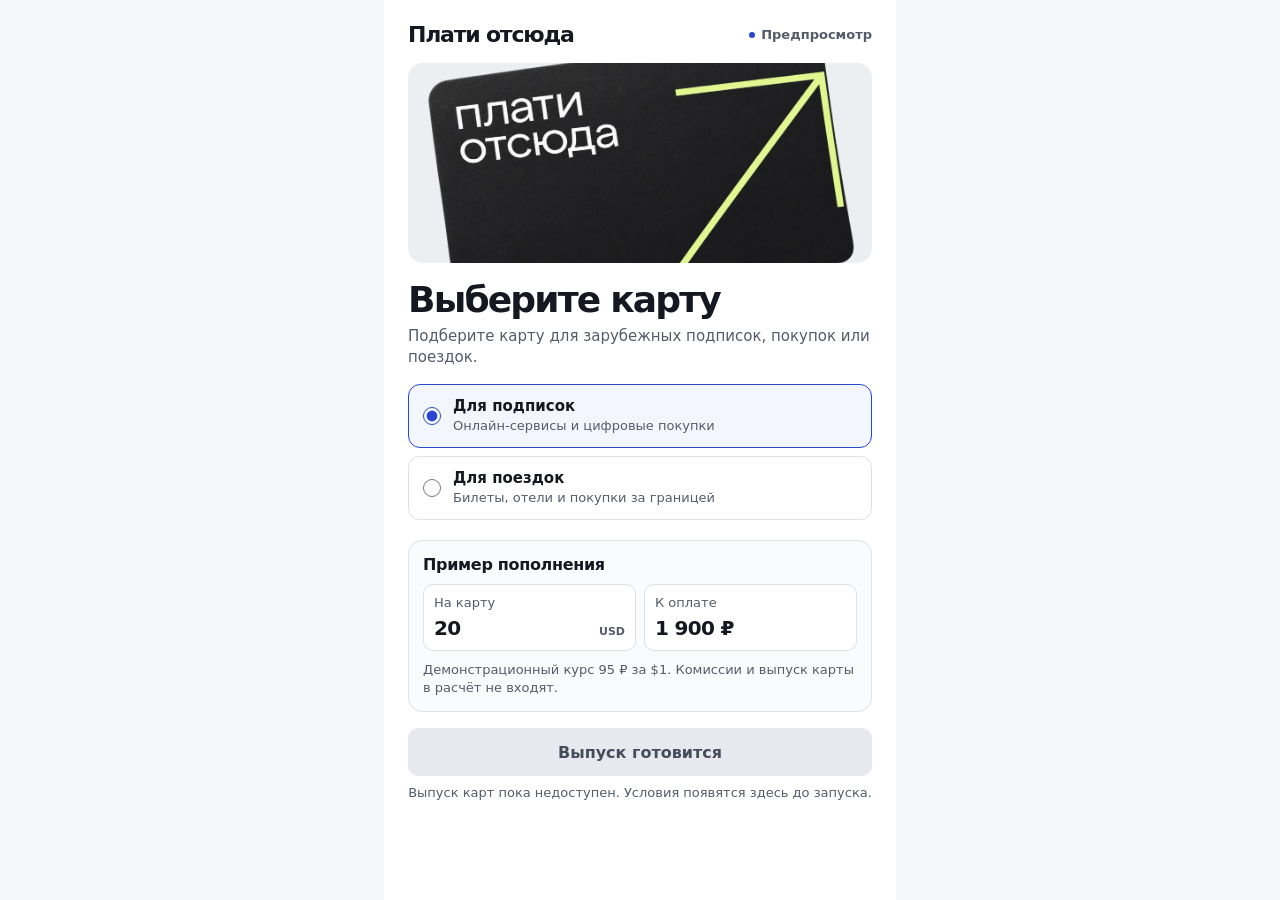
==== app/index.html @ d8aebe4b "Publish staging build" ====
<!doctype html>
<html lang="ru">
<head>
  <meta charset="utf-8">
  <meta name="viewport" content="width=device-width, initial-scale=1, viewport-fit=cover">
  <meta name="theme-color" content="#ffffff">
  <meta name="robots" content="noindex">
  <title>Плати отсюда — выбор карты</title>
  <link rel="stylesheet" href="./app.css">
  <script src="https://telegram.org/js/telegram-web-app.js?65" defer></script>
  <script src="./app.js" defer></script>
</head>
<body>
  <main class="app">
    <header class="app-header">
      <p class="wordmark">Плати отсюда</p>
      <p class="app-status"><span></span>Предпросмотр</p>
    </header>

    <section class="intro" aria-labelledby="app-title">
      <img class="card-preview" src="../card-isolated.webp" width="1050" height="657" alt="Графитовая виртуальная карта «Плати отсюда»">
      <h1 id="app-title">Выберите карту</h1>
      <p>Подберите карту для зарубежных подписок, покупок или поездок.</p>
    </section>

    <fieldset class="plan-picker">
      <legend class="sr-only">Назначение карты</legend>
      <label class="plan">
        <input type="radio" name="plan" value="online" checked>
        <span>
          <strong>Для подписок</strong>
          <small>Онлайн-сервисы и цифровые покупки</small>
        </span>
      </label>
      <label class="plan">
        <input type="radio" name="plan" value="travel">
        <span>
          <strong>Для поездок</strong>
          <small>Билеты, отели и покупки за границей</small>
        </span>
      </label>
    </fieldset>

    <section class="estimate" aria-labelledby="estimate-title">
      <h2 id="estimate-title">Пример пополнения</h2>
      <div class="estimate-values">
        <label class="estimate-value" for="amount">
          <span>На карту</span>
          <span class="amount-row">
            <input id="amount" type="text" inputmode="decimal" value="20" maxlength="11" autocomplete="off" aria-describedby="calc-note calc-error">
            <span class="currency" aria-label="доллары США">USD</span>
          </span>
        </label>
        <div class="estimate-value result">
          <label for="estimate-result">К оплате</label>
          <output id="estimate-result" for="amount" aria-live="polite">1 900 ₽</output>
        </div>
      </div>
      <p class="calc-error" id="calc-error" hidden>Введите сумму от 0,01 до 9 999,99 доллара.</p>
      <p class="calc-note" id="calc-note">Демонстрационный курс 95 ₽ за $1. Комиссии и выпуск карты в расчёт не входят.</p>
    </section>

    <footer class="app-footer">
      <button type="button" disabled aria-describedby="availability">Выпуск готовится</button>
      <p id="availability">Выпуск карт пока недоступен. Условия появятся здесь до запуска.</p>
    </footer>
  </main>
</body>
</html>
---- app/app.css ----
:root {
  color-scheme: light;
  font-family: system-ui, -apple-system, BlinkMacSystemFont, "Segoe UI", sans-serif;
  color: #151820;
  background: #f5f6f8;
  font-synthesis: none;
  --muted: #545c6a;
  --line: #dce0e8;
  --accent: #2845d6;
}

* { box-sizing: border-box; }
body { margin: 0; }
img { display: block; max-width: 100%; }
p, h1, h2 { margin: 0; }

.app {
  width: min(100%, 32rem);
  margin-inline: auto;
  min-height: 100vh;
  min-height: 100dvh;
  padding: max(1rem, env(safe-area-inset-top), var(--tg-content-safe-area-inset-top, 0px))
           max(1rem, env(safe-area-inset-right))
           max(1.5rem, env(safe-area-inset-bottom), var(--tg-content-safe-area-inset-bottom, 0px))
           max(1rem, env(safe-area-inset-left));
  background: white;
}

.app-header {
  display: flex;
  align-items: center;
  justify-content: space-between;
  gap: .5rem;
  padding-block: .375rem 1rem;
}

.wordmark {
  font-weight: 750;
  font-size: clamp(1.125rem, 4.8vw, 1.375rem);
  letter-spacing: -.055em;
}

.app-status {
  display: inline-flex;
  gap: .375rem;
  align-items: center;
  color: var(--muted);
  font-size: .8125rem;
  font-weight: 550;
}

.app-status span {
  width: .375rem;
  height: .375rem;
  border-radius: 50%;
  background: var(--accent);
  flex: none;
}

.intro .card-preview {
  width: 100%;
  height: clamp(8.75rem, 35vw, 12.5rem);
  object-fit: cover;
  object-position: center 46%;
  border-radius: .9375rem;
  background: #eceef2;
  margin-bottom: 1.125rem;
}

h1 {
  font-size: clamp(1.75rem, 7.7vw, 2.25rem);
  font-weight: 720;
  line-height: 1.03;
  letter-spacing: -.05em;
}

.intro p {
  margin-top: .5rem;
  color: var(--muted);
  font-size: .9375rem;
  line-height: 1.4;
}

.plan-picker {
  display: grid;
  gap: .5rem;
  border: 0;
  padding: 0;
  margin: 1rem 0 0;
  min-width: 0;
}

.plan {
  display: flex;
  align-items: center;
  gap: .75rem;
  padding: .75rem .875rem;
  border: 1px solid var(--line);
  border-radius: .75rem;
  cursor: pointer;
}

.plan:has(:checked) {
  background: #f4f6ff;
  border-color: var(--accent);
}

.plan input {
  width: 1.125rem;
  height: 1.125rem;
  flex: none;
  margin: 0;
  accent-color: var(--accent);
}

.plan span { min-width: 0; }
.plan strong, .plan small { display: block; }
.plan strong { font-size: .9375rem; font-weight: 650; }
.plan small { margin-top: .15rem; color: var(--muted); font-size: .8125rem; line-height: 1.35; }

.estimate {
  margin-top: 1.25rem;
  padding: .875rem;
  border: 1px solid var(--line);
  border-radius: .875rem;
  background: #fafbfd;
}

h2 {
  font-size: 1rem;
  font-weight: 680;
  margin-bottom: .625rem;
  letter-spacing: -.02em;
}

.estimate-values {
  display: grid;
  grid-template-columns: repeat(2, minmax(0, 1fr));
  gap: .5rem;
}

.estimate-value {
  min-width: 0;
  display: flex;
  flex-direction: column;
  gap: .375rem;
  padding: .625rem;
  border: 1px solid var(--line);
  border-radius: .625rem;
  background: white;
  font-size: .8125rem;
  color: var(--muted);
}

.estimate-value:focus-within { border-color: var(--accent); }
.estimate-value:has(input[aria-invalid="true"]) { border-color: #a12822; }

.amount-row { display: flex; align-items: baseline; min-width: 0; gap: .25rem; }
.amount-row input {
  width: 100%;
  min-width: 0;
  border: 0;
  padding: 0;
  background: transparent;
  font: inherit;
  outline-offset: 2px;
}

.amount-row input, output {
  color: #151820;
  font-size: clamp(1rem, 4.6vw, 1.25rem);
  font-weight: 650;
  font-variant-numeric: tabular-nums;
  letter-spacing: -.035em;
}

output {
  display: block;
  overflow-wrap: anywhere;
}

.currency { font-size: .6875rem; flex: none; font-weight: 650; }
.calc-note, .calc-error { font-size: .8125rem; line-height: 1.4; margin-top: .625rem; }
.calc-note { color: var(--muted); }
.calc-error { color: #a12822; }

.app-footer { margin-top: 1rem; }
.app-footer button {
  display: block;
  width: 100%;
  min-height: 3rem;
  padding: .625rem;
  border: 0;
  border-radius: .625rem;
  background: #e7e9ee;
  color: #454d5c;
  font: inherit;
  font-weight: 650;
  cursor: default;
}

.app-footer p { margin-top: .5rem; color: var(--muted); font-size: .8125rem; line-height: 1.4; text-align: center; }
:focus-visible { outline: 2px solid var(--accent); outline-offset: 3px; }

.sr-only {
  position: absolute;
  width: 1px;
  height: 1px;
  overflow: hidden;
  clip-path: inset(50%);
  white-space: nowrap;
}

@media (min-width: 38rem) {
  .app { padding-inline: 1.5rem; }
}
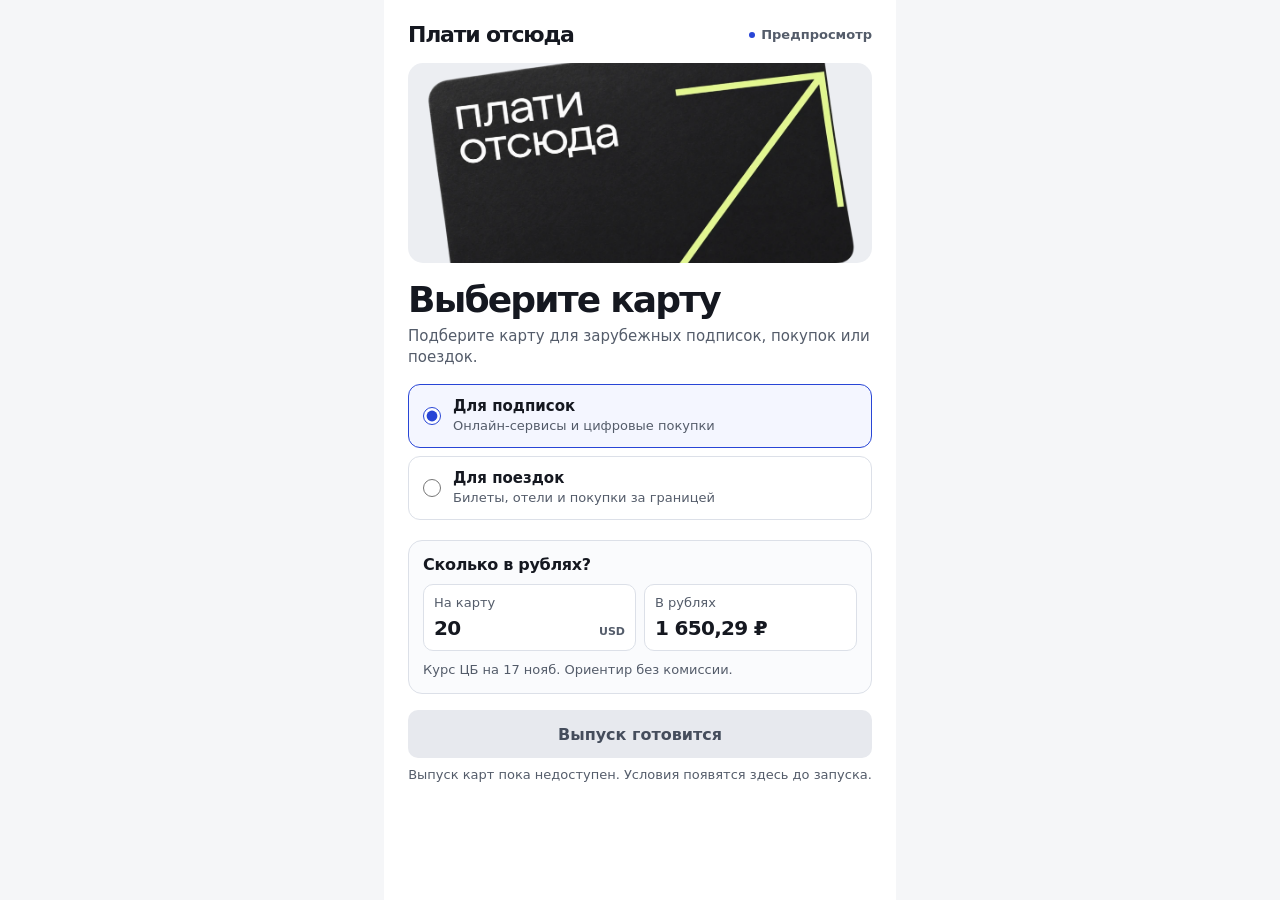
==== commit 834ea2c9: "Publish staging build" ====
--- a/app/index.html
+++ b/app/index.html
@@ -42,7 +42,7 @@
     </fieldset>
 
     <section class="estimate" aria-labelledby="estimate-title">
-      <h2 id="estimate-title">Пример пополнения</h2>
+      <h2 id="estimate-title">Сколько в рублях?</h2>
       <div class="estimate-values">
         <label class="estimate-value" for="amount">
           <span>На карту</span>
@@ -52,12 +52,12 @@
           </span>
         </label>
         <div class="estimate-value result">
-          <label for="estimate-result">К оплате</label>
-          <output id="estimate-result" for="amount" aria-live="polite">1 900 ₽</output>
+          <label for="estimate-result">В рублях</label>
+          <output id="estimate-result" for="amount" aria-live="polite">—</output>
         </div>
       </div>
       <p class="calc-error" id="calc-error" hidden>Введите сумму от 0,01 до 9 999,99 доллара.</p>
-      <p class="calc-note" id="calc-note">Демонстрационный курс 95 ₽ за $1. Комиссии и выпуск карты в расчёт не входят.</p>
+      <p class="calc-note" id="calc-note"><span id="reference-rate">Курс ЦБ</span>. Ориентир без комиссии.</p>
     </section>
 
     <footer class="app-footer">
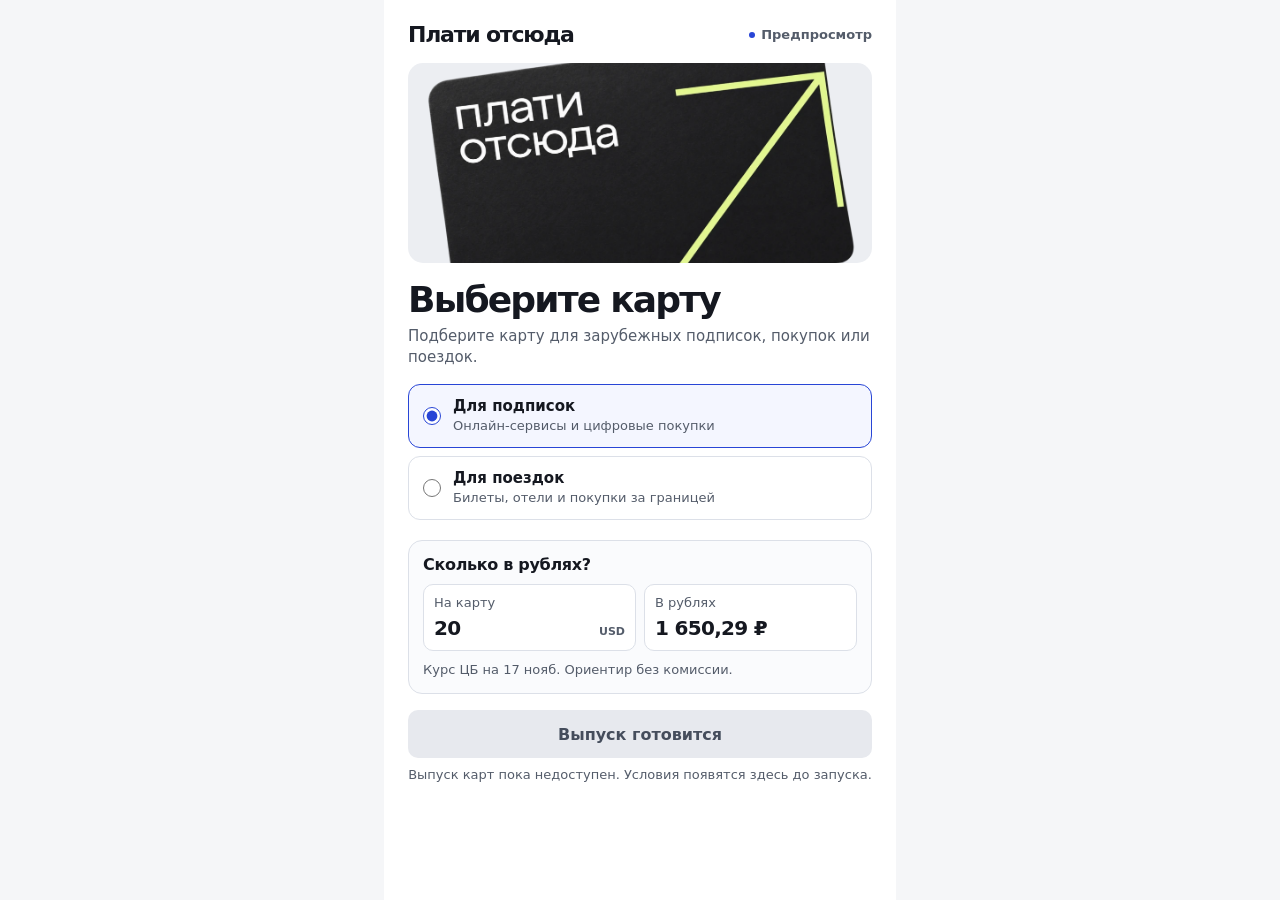
==== commit 9dd45540: "Publish staging build" ====
--- a/app/index.html
+++ b/app/index.html
@@ -21,6 +21,7 @@
       <img class="card-preview" src="../card-isolated.webp" width="1050" height="657" alt="Графитовая виртуальная карта «Плати отсюда»">
       <h1 id="app-title">Выберите карту</h1>
       <p>Подберите карту для зарубежных подписок, покупок или поездок.</p>
+      <p id="selected-purchase" hidden></p>
     </section>
 
     <fieldset class="plan-picker">
